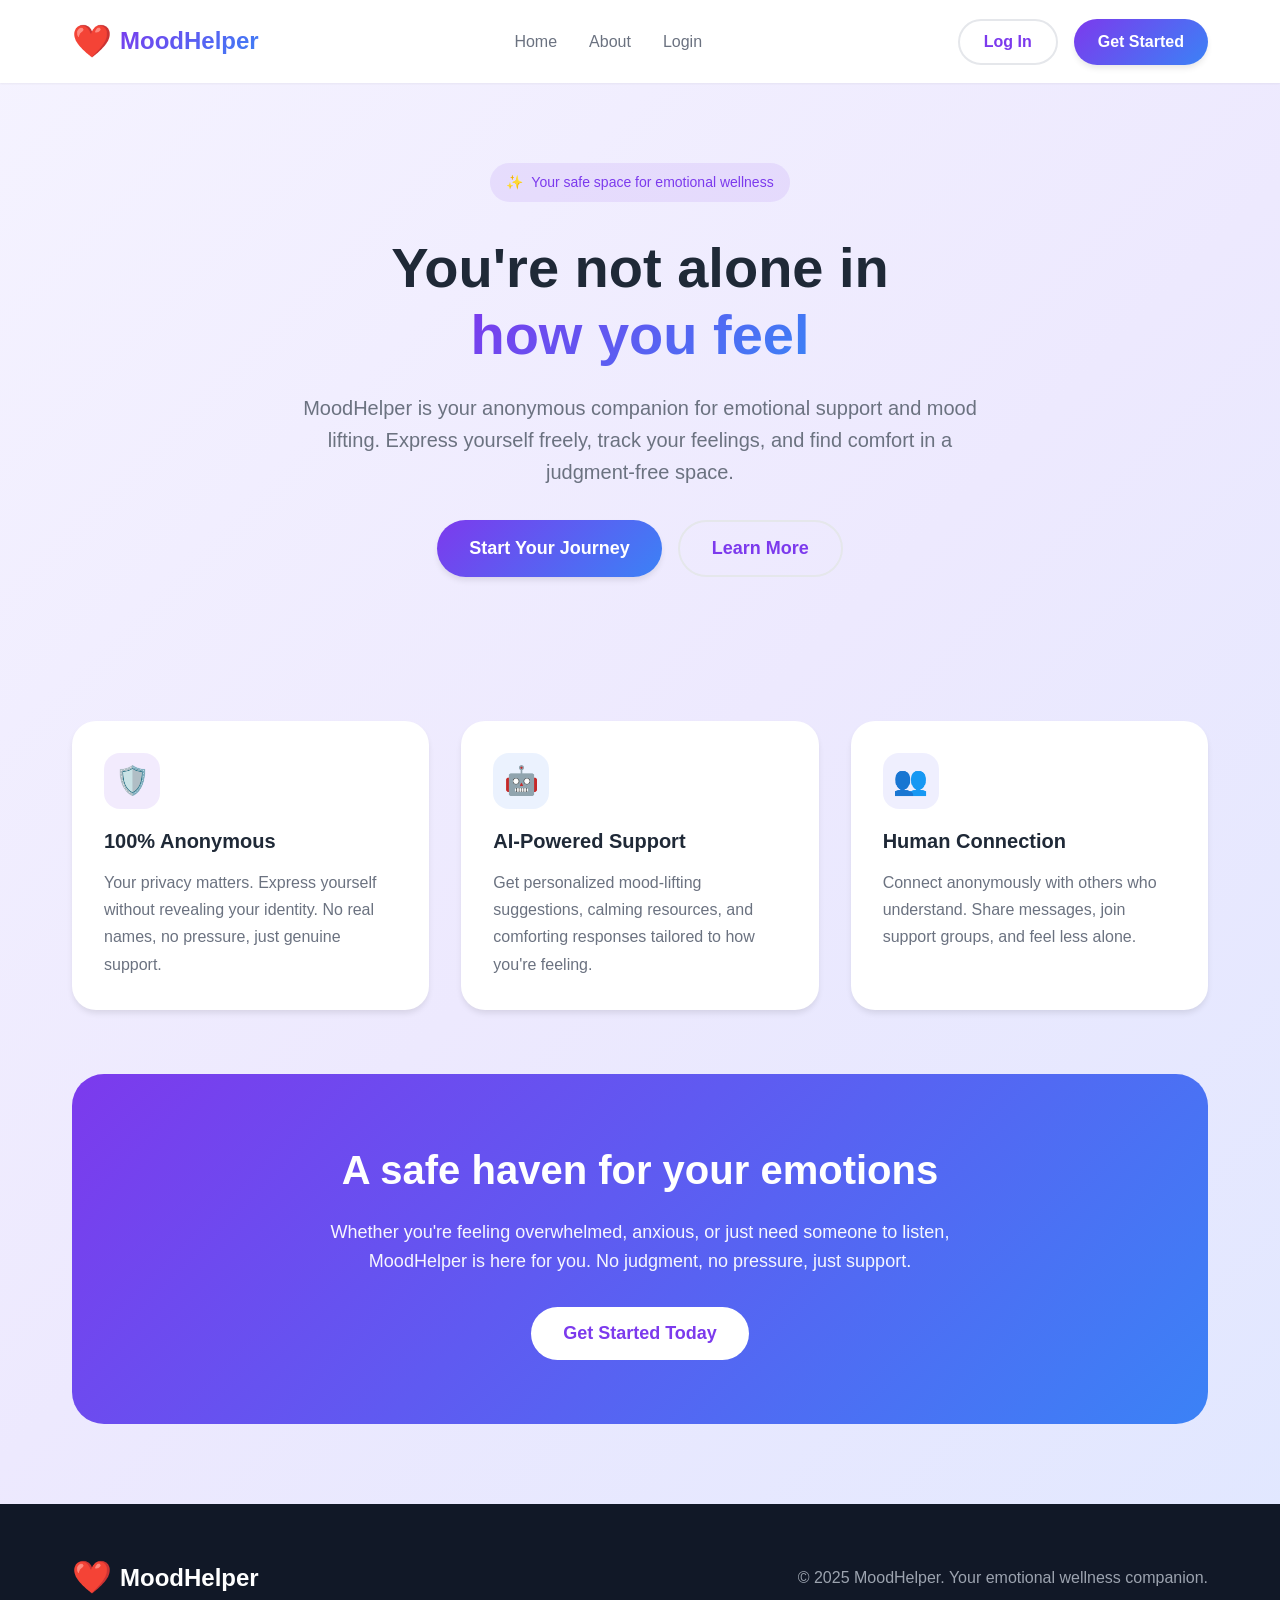
==== index.html @ 84569658 "first draft-frontend first draft" ====
<!DOCTYPE html>
<html lang="en">
<head>
    <meta charset="UTF-8">
    <meta name="viewport" content="width=device-width, initial-scale=1.0">
    <title>MoodHelper - Your Safe Space for Emotional Wellness</title>
    <link rel="stylesheet" href="css/styles.css">
</head>
<body>
   
    <nav class="navbar">
        <div class="container">
            <a href="index.html" class="logo">
                <span class="logo-icon">❤️</span>
                <span class="logo-text">MoodHelper</span>
            </a>
            <ul class="nav-links">
                <li><a href="index.html">Home</a></li>
                <li><a href="about.html">About</a></li>
                <li><a href="#login">Login</a></li>
            </ul>
            <div class="nav-buttons">
                <button class="btn btn-secondary">Log In</button>
                <button class="btn btn-primary">Get Started</button>
            </div>
        </div>
    </nav>

    
    <section class="hero">
        <div class="container">
            <div class="hero-badge">
                <span>✨</span>
                <span>Your safe space for emotional wellness</span>
            </div>
            
            <h1>
                You're not alone in<br>
                <span class="gradient-text">how you feel</span>
            </h1>
            
            <p>
                MoodHelper is your anonymous companion for emotional support and mood lifting. 
                Express yourself freely, track your feelings, and find comfort in a judgment-free space.
            </p>
            
            <div class="hero-buttons">
                <button class="btn btn-primary btn-large">Start Your Journey</button>
                <button class="btn btn-secondary btn-large">Learn More</button>
            </div>
        </div>
    </section>

    <section class="container">
        <div class="features">
            <div class="feature-card">
                <div class="feature-icon" style="background: rgba(124, 58, 237, 0.1); color: #7c3aed;">
                    🛡️
                </div>
                <h3>100% Anonymous</h3>
                <p>
                    Your privacy matters. Express yourself without revealing your identity. 
                    No real names, no pressure, just genuine support.
                </p>
            </div>

            <div class="feature-card">
                <div class="feature-icon" style="background: rgba(59, 130, 246, 0.1); color: #3b82f6;">
                    🤖
                </div>
                <h3>AI-Powered Support</h3>
                <p>
                    Get personalized mood-lifting suggestions, calming resources, and 
                    comforting responses tailored to how you're feeling.
                </p>
            </div>

            <div class="feature-card">
                <div class="feature-icon" style="background: rgba(99, 102, 241, 0.1); color: #6366f1;">
                    👥
                </div>
                <h3>Human Connection</h3>
                <p>
                    Connect anonymously with others who understand. Share messages, 
                    join support groups, and feel less alone.
                </p>
            </div>
        </div>
    </section>

    <section class="container">
        <div class="cta-section">
            <h2>A safe haven for your emotions</h2>
            <p>
                Whether you're feeling overwhelmed, anxious, or just need someone to listen, 
                MoodHelper is here for you. No judgment, no pressure, just support.
            </p>
            <button class="btn btn-large">Get Started Today</button>
        </div>
    </section>

    <footer class="footer">
        <div class="container">
            <div class="footer-content">
                <div class="logo">
                    <span class="logo-icon">❤️</span>
                    <span class="logo-text">MoodHelper</span>
                </div>
                <p>© 2025 MoodHelper. Your emotional wellness companion.</p>
            </div>
        </div>
    </footer>

    <script src="js/main.js"></script>
</body>
</html>
---- css/styles.css ----
/* Global Styles */
* {
    margin: 0;
    padding: 0;
    box-sizing: border-box;
}

:root {
    /* Light Theme Colors */
    --primary-purple: #7c3aed;
    --primary-blue: #3b82f6;
    --secondary-purple: #a78bfa;
    --secondary-blue: #60a5fa;
    --background-light: #f8f7ff;
    --background-gradient: linear-gradient(135deg, #f5f3ff 0%, #ede9fe 50%, #e0e7ff 100%);
    --text-primary: #1f2937;
    --text-secondary: #6b7280;
    --white: #ffffff;
    --border-light: #e5e7eb;
    --shadow-sm: 0 1px 2px 0 rgba(0, 0, 0, 0.05);
    --shadow-md: 0 4px 6px -1px rgba(0, 0, 0, 0.1);
    --shadow-lg: 0 10px 15px -3px rgba(0, 0, 0, 0.1);
    --shadow-xl: 0 20px 25px -5px rgba(0, 0, 0, 0.1);
    
    /* Calming Theme Colors (for distressed state) */
    --calm-bg: linear-gradient(135deg, #f0fdf4 0%, #dcfce7 50%, #dbeafe 100%);
    --calm-primary: #10b981;
    --calm-secondary: #6ee7b7;
    --calm-text: #064e3b;
}

body {
    font-family: 'Segoe UI', Tahoma, Geneva, Verdana, sans-serif;
    background: var(--background-gradient);
    color: var(--text-primary);
    line-height: 1.6;
    min-height: 100vh;
}

/* Calming Theme Override */
body.calm-theme {
    background: var(--calm-bg);
}

body.calm-theme .gradient-bg {
    background: linear-gradient(135deg, var(--calm-primary), var(--calm-secondary)) !important;
}

body.calm-theme .btn-primary {
    background: linear-gradient(135deg, var(--calm-primary), var(--calm-secondary)) !important;
}

/* Navigation */
.navbar {
    background: var(--white);
    box-shadow: var(--shadow-sm);
    position: sticky;
    top: 0;
    z-index: 1000;
    padding: 1rem 0;
}

.navbar .container {
    max-width: 1200px;
    margin: 0 auto;
    padding: 0 2rem;
    display: flex;
    justify-content: space-between;
    align-items: center;
}

.logo {
    display: flex;
    align-items: center;
    gap: 0.5rem;
    text-decoration: none;
}

.logo-icon {
    font-size: 2rem;
}

.logo-text {
    font-size: 1.5rem;
    font-weight: 600;
    background: linear-gradient(135deg, var(--primary-purple), var(--primary-blue));
    -webkit-background-clip: text;
    -webkit-text-fill-color: transparent;
    background-clip: text;
}

.nav-links {
    display: flex;
    gap: 2rem;
    list-style: none;
    align-items: center;
}

.nav-links a {
    text-decoration: none;
    color: var(--text-secondary);
    font-weight: 500;
    transition: color 0.3s ease;
}

.nav-links a:hover {
    color: var(--primary-purple);
}

.nav-buttons {
    display: flex;
    gap: 1rem;
}

/* Buttons */
.btn {
    padding: 0.75rem 1.5rem;
    border: none;
    border-radius: 2rem;
    font-weight: 600;
    cursor: pointer;
    transition: all 0.3s ease;
    text-decoration: none;
    display: inline-block;
    font-size: 1rem;
}

.btn-primary {
    background: linear-gradient(135deg, var(--primary-purple), var(--primary-blue));
    color: var(--white);
    box-shadow: var(--shadow-md);
}

.btn-primary:hover {
    transform: translateY(-2px);
    box-shadow: var(--shadow-lg);
}

.btn-secondary {
    background: transparent;
    color: var(--primary-purple);
    border: 2px solid var(--border-light);
}

.btn-secondary:hover {
    border-color: var(--primary-purple);
}

.btn-large {
    padding: 1rem 2rem;
    font-size: 1.125rem;
}

/* Container */
.container {
    max-width: 1200px;
    margin: 0 auto;
    padding: 0 2rem;
}

/* Hero Section */
.hero {
    text-align: center;
    padding: 5rem 0;
}

.hero-badge {
    display: inline-flex;
    align-items: center;
    gap: 0.5rem;
    background: rgba(124, 58, 237, 0.1);
    color: var(--primary-purple);
    padding: 0.5rem 1rem;
    border-radius: 2rem;
    font-size: 0.875rem;
    font-weight: 500;
    margin-bottom: 2rem;
}

.hero h1 {
    font-size: 3.5rem;
    font-weight: 700;
    margin-bottom: 1.5rem;
    line-height: 1.2;
}

.hero .gradient-text {
    background: linear-gradient(135deg, var(--primary-purple), var(--primary-blue));
    -webkit-background-clip: text;
    -webkit-text-fill-color: transparent;
    background-clip: text;
}

.hero p {
    font-size: 1.25rem;
    color: var(--text-secondary);
    max-width: 700px;
    margin: 0 auto 2rem;
}

.hero-buttons {
    display: flex;
    gap: 1rem;
    justify-content: center;
    flex-wrap: wrap;
}

/* Feature Cards */
.features {
    display: grid;
    grid-template-columns: repeat(auto-fit, minmax(300px, 1fr));
    gap: 2rem;
    margin: 4rem 0;
}

.feature-card {
    background: var(--white);
    padding: 2rem;
    border-radius: 1.5rem;
    box-shadow: var(--shadow-md);
    transition: all 0.3s ease;
}

.feature-card:hover {
    transform: translateY(-5px);
    box-shadow: var(--shadow-xl);
}

.feature-icon {
    width: 3.5rem;
    height: 3.5rem;
    border-radius: 1rem;
    display: flex;
    align-items: center;
    justify-content: center;
    font-size: 1.75rem;
    margin-bottom: 1rem;
}

.feature-card h3 {
    font-size: 1.25rem;
    margin-bottom: 0.75rem;
}

.feature-card p {
    color: var(--text-secondary);
    line-height: 1.7;
}

/* CTA Section */
.cta-section {
    background: linear-gradient(135deg, var(--primary-purple), var(--primary-blue));
    border-radius: 2rem;
    padding: 4rem 3rem;
    text-align: center;
    color: var(--white);
    margin: 4rem 0;
}

.cta-section h2 {
    font-size: 2.5rem;
    margin-bottom: 1rem;
}

.cta-section p {
    font-size: 1.125rem;
    opacity: 0.95;
    max-width: 700px;
    margin: 0 auto 2rem;
}

.cta-section .btn {
    background: var(--white);
    color: var(--primary-purple);
}

.cta-section .btn:hover {
    transform: translateY(-3px);
    box-shadow: 0 10px 20px rgba(0, 0, 0, 0.2);
}

/* Footer */
.footer {
    background: #111827;
    color: #9ca3af;
    padding: 3rem 0;
    margin-top: 5rem;
}

.footer-content {
    display: flex;
    justify-content: space-between;
    align-items: center;
    flex-wrap: wrap;
    gap: 1rem;
}

.footer .logo-text {
    color: var(--white);
    background: none;
    -webkit-text-fill-color: white;
}

/* Form Elements */
.form-group {
    margin-bottom: 1.5rem;
}

.form-group label {
    display: block;
    margin-bottom: 0.5rem;
    font-weight: 500;
    color: var(--text-primary);
}

.form-control {
    width: 100%;
    padding: 0.875rem 1rem;
    border: 2px solid var(--border-light);
    border-radius: 0.75rem;
    font-size: 1rem;
    transition: all 0.3s ease;
    font-family: inherit;
}

.form-control:focus {
    outline: none;
    border-color: var(--primary-purple);
    box-shadow: 0 0 0 3px rgba(124, 58, 237, 0.1);
}

textarea.form-control {
    resize: vertical;
    min-height: 120px;
}

/* Cards */
.card {
    background: var(--white);
    border-radius: 1.5rem;
    padding: 2rem;
    box-shadow: var(--shadow-lg);
}

.card-header {
    display: flex;
    align-items: center;
    gap: 1rem;
    margin-bottom: 1.5rem;
}

.card-icon {
    width: 3rem;
    height: 3rem;
    border-radius: 1rem;
    display: flex;
    align-items: center;
    justify-content: center;
    font-size: 1.5rem;
}

.card h2 {
    font-size: 1.75rem;
}

/* Emotion Buttons */
.emotion-grid {
    display: grid;
    grid-template-columns: repeat(auto-fit, minmax(140px, 1fr));
    gap: 1rem;
    margin: 2rem 0;
}

.emotion-btn {
    display: flex;
    flex-direction: column;
    align-items: center;
    gap: 0.75rem;
    padding: 1.5rem 1rem;
    border: 2px solid var(--border-light);
    border-radius: 1rem;
    background: var(--white);
    cursor: pointer;
    transition: all 0.3s ease;
    font-size: 1rem;
    font-weight: 500;
}

.emotion-btn:hover {
    transform: translateY(-3px);
    box-shadow: var(--shadow-md);
}

.emotion-btn.selected {
    border-color: var(--primary-purple);
    background: rgba(124, 58, 237, 0.05);
}

.emotion-emoji {
    font-size: 2.5rem;
}

/* Chat Container */
.chat-container {
    background: var(--white);
    border-radius: 1.5rem;
    padding: 2rem;
    box-shadow: var(--shadow-lg);
    max-width: 800px;
    margin: 0 auto;
}

.chat-messages {
    height: 400px;
    overflow-y: auto;
    padding: 1rem;
    margin-bottom: 1.5rem;
    background: #f9fafb;
    border-radius: 1rem;
}

.message {
    margin-bottom: 1rem;
    padding: 1rem 1.25rem;
    border-radius: 1rem;
    max-width: 80%;
}

.message.ai {
    background: linear-gradient(135deg, rgba(124, 58, 237, 0.1), rgba(59, 130, 246, 0.1));
    margin-right: auto;
}

.message.user {
    background: var(--primary-purple);
    color: var(--white);
    margin-left: auto;
}

.message-header {
    font-weight: 600;
    margin-bottom: 0.5rem;
    font-size: 0.875rem;
}

/* Diary Entries */
.diary-entries {
    display: flex;
    flex-direction: column;
    gap: 1.5rem;
}

.diary-entry {
    background: var(--white);
    padding: 1.5rem;
    border-radius: 1rem;
    border-left: 4px solid var(--primary-purple);
    box-shadow: var(--shadow-sm);
    transition: all 0.3s ease;
}

.diary-entry:hover {
    box-shadow: var(--shadow-md);
}

.diary-date {
    color: var(--text-secondary);
    font-size: 0.875rem;
    margin-bottom: 0.5rem;
}

.diary-content {
    color: var(--text-primary);
    line-height: 1.7;
}

.diary-actions {
    display: flex;
    gap: 0.75rem;
    margin-top: 1rem;
}

.btn-small {
    padding: 0.5rem 1rem;
    font-size: 0.875rem;
}

/* Recommendations */
.recommendations {
    display: grid;
    grid-template-columns: repeat(auto-fit, minmax(250px, 1fr));
    gap: 1.5rem;
    margin-top: 2rem;
}

.recommendation-card {
    background: var(--white);
    padding: 1.5rem;
    border-radius: 1rem;
    box-shadow: var(--shadow-md);
    text-align: center;
    transition: all 0.3s ease;
}

.recommendation-card:hover {
    transform: translateY(-3px);
    box-shadow: var(--shadow-lg);
}

.recommendation-icon {
    font-size: 2.5rem;
    margin-bottom: 1rem;
}

.recommendation-card h3 {
    font-size: 1.125rem;
    margin-bottom: 0.75rem;
}

.recommendation-card p {
    color: var(--text-secondary);
    font-size: 0.875rem;
    margin-bottom: 1rem;
}

/* Utility Classes */
.text-center {
    text-align: center;
}

.mb-1 { margin-bottom: 0.5rem; }
.mb-2 { margin-bottom: 1rem; }
.mb-3 { margin-bottom: 1.5rem; }
.mb-4 { margin-bottom: 2rem; }
.mt-4 { margin-top: 2rem; }

/* Responsive Design */
@media (max-width: 768px) {
    .hero h1 {
        font-size: 2.5rem;
    }
    
    .hero p {
        font-size: 1.125rem;
    }
    
    .features {
        grid-template-columns: 1fr;
    }
    
    .nav-links {
        display: none;
    }
    
    .emotion-grid {
        grid-template-columns: repeat(2, 1fr);
    }
    
    .recommendations {
        grid-template-columns: 1fr;
    }
}

/* Animations */
@keyframes fadeIn {
    from {
        opacity: 0;
        transform: translateY(20px);
    }
    to {
        opacity: 1;
        transform: translateY(0);
    }
}

.fade-in {
    animation: fadeIn 0.6s ease-out;
}

/* Loading State */
.loading {
    display: inline-block;
    width: 20px;
    height: 20px;
    border: 3px solid rgba(255, 255, 255, 0.3);
    border-radius: 50%;
    border-top-color: var(--white);
    animation: spin 0.8s linear infinite;
}

@keyframes spin {
    to { transform: rotate(360deg); }
}
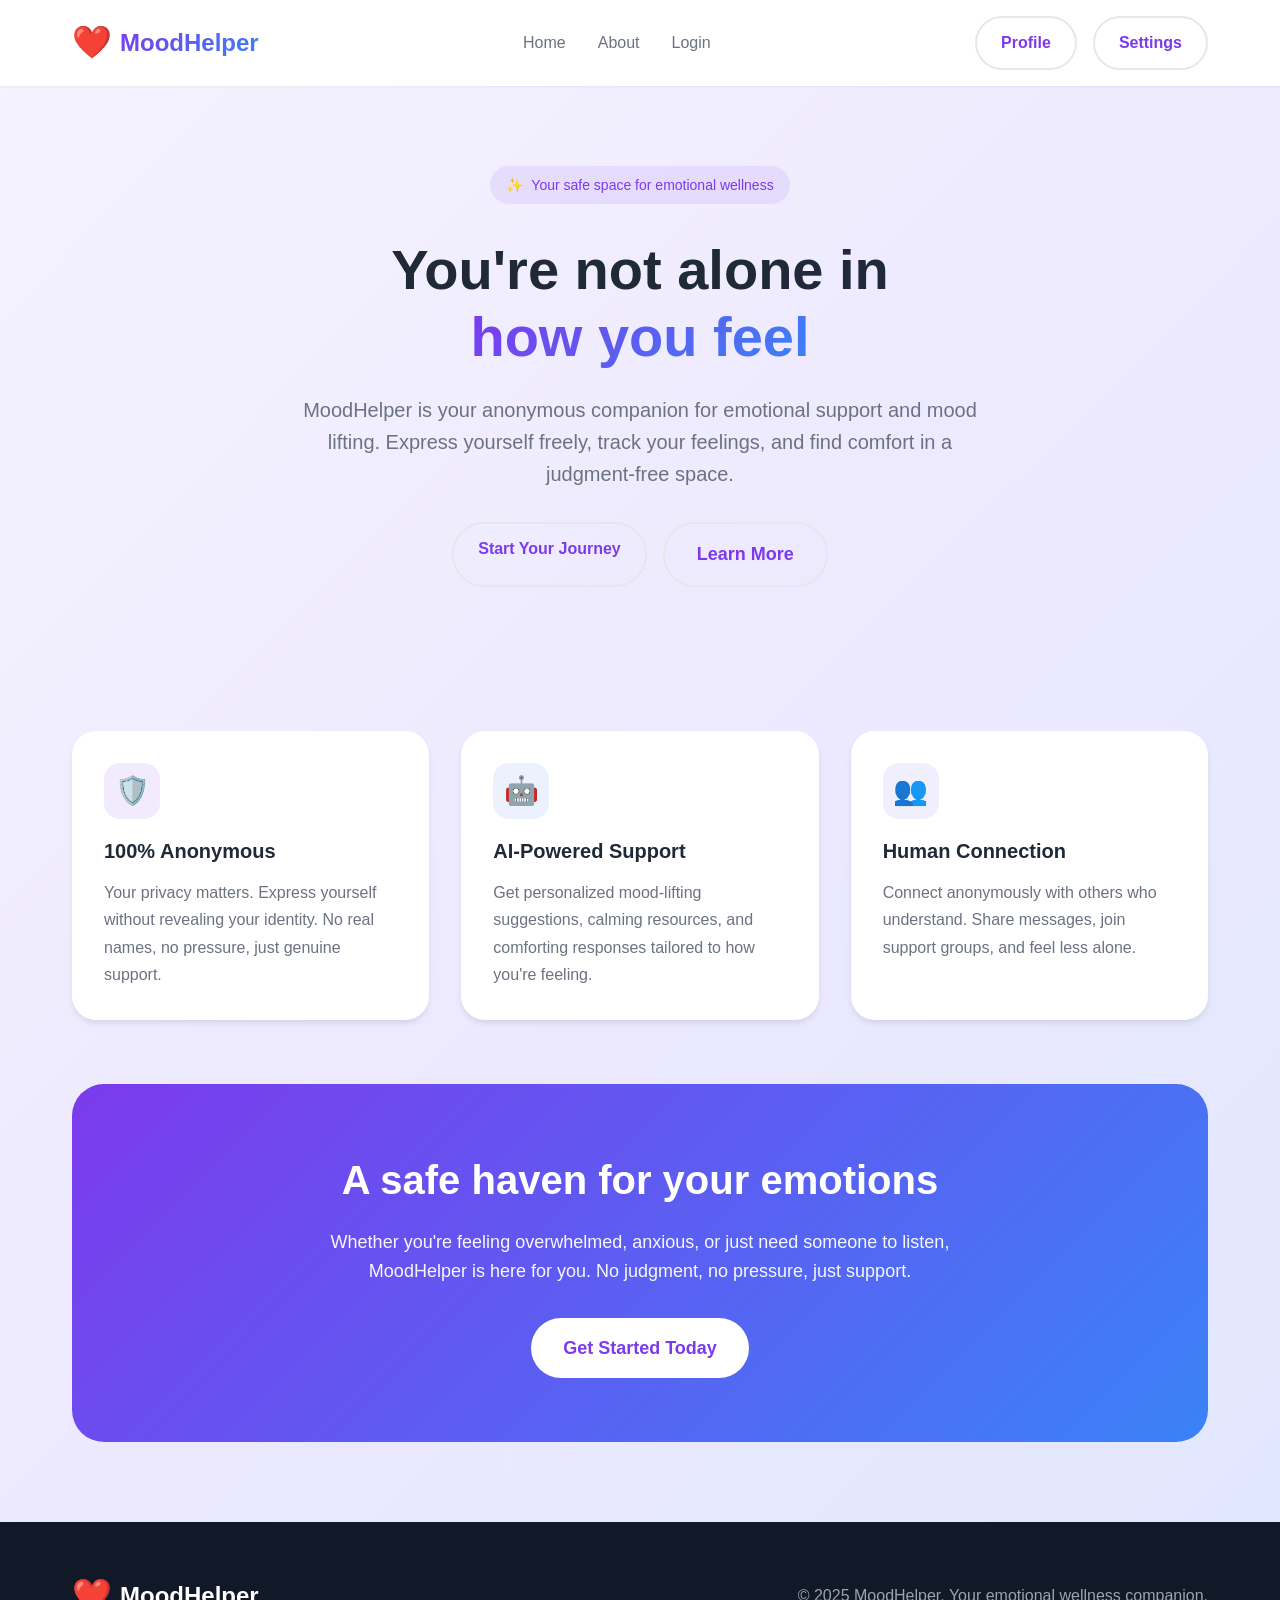
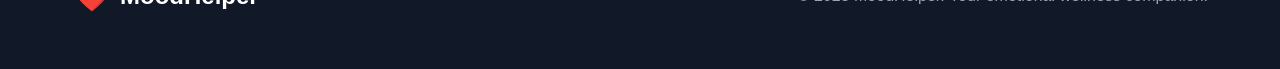
==== commit 149031ce: "changes in daily prompts and links changes" ====
--- a/index.html
+++ b/index.html
@@ -17,11 +17,11 @@
             <ul class="nav-links">
                 <li><a href="index.html">Home</a></li>
                 <li><a href="about.html">About</a></li>
-                <li><a href="#login">Login</a></li>
+                <li><a href="login.html">Login</a></li>
             </ul>
             <div class="nav-buttons">
-                <button class="btn btn-secondary">Log In</button>
-                <button class="btn btn-primary">Get Started</button>
+                <a href="account.html" class="btn btn-secondary">Profile</a>
+                <a href="settings.html" class="btn btn-secondary">Settings</a>
             </div>
         </div>
     </nav>
@@ -45,8 +45,9 @@
             </p>
             
             <div class="hero-buttons">
-                <button class="btn btn-primary btn-large">Start Your Journey</button>
-                <button class="btn btn-secondary btn-large">Learn More</button>
+                <a href="login.html" class="btn btn-secondary">Start Your Journey</a>
+                <a href="about.html" class="btn btn-secondary btn-large">Learn More</a>
+
             </div>
         </div>
     </section>
@@ -95,7 +96,9 @@
                 Whether you're feeling overwhelmed, anxious, or just need someone to listen, 
                 MoodHelper is here for you. No judgment, no pressure, just support.
             </p>
-            <button class="btn btn-large">Get Started Today</button>
+           
+            <a href="login.html" class="btn btn-large">Get Started Today</a>
+            
         </div>
     </section>
 
--- a/css/styles.css
+++ b/css/styles.css
@@ -534,6 +534,14 @@
 .mb-4 { margin-bottom: 2rem; }
 .mt-4 { margin-top: 2rem; }
 
+.auth-wrapper {
+    display: flex;
+    justify-content: center;
+    align-items: center;
+    min-height: 100vh;
+    padding: 2rem;
+}
+
 /* Responsive Design */
 @media (max-width: 768px) {
     .hero h1 {
@@ -591,3 +599,50 @@
 @keyframes spin {
     to { transform: rotate(360deg); }
 }
+
+.main-content {
+    display: flex;
+    justify-content: center;  
+    align-items: center;       
+    min-height: calc(100vh - 70px);  
+    padding: 40px 20px;
+}
+
+.profile-container {
+    max-width: 500px;       
+    width: 100%;
+    padding: 40px;
+    border-radius: 15px;
+    background-color: white;
+    box-shadow: 0 10px 30px rgba(0,0,0,0.15);
+}
+
+.profile-form .btn {
+    width: 100%;
+}
+
+.profile-form .btn + .btn {
+    margin-top: 10px;
+}
+
+/* Make profile page inputs look like login/signup */
+.profile-form input {
+    width: 100%;
+    padding: 14px 16px;
+    border-radius: 6px;
+    border: 1px solid #ccc;
+    font-size: 14px;
+    font-family: 'Poppins', sans-serif;
+    transition: all 0.3s ease;
+}
+
+.profile-form input:focus {
+    border-color: var(--primary-purple); /* same as sign up/login focus */
+    outline: none;
+    box-shadow: 0 0 0 3px rgba(129, 199, 132, 0.2);
+}
+
+.profile-form input[readonly] {
+    background-color: #f5f5f5;
+    cursor: not-allowed;
+}
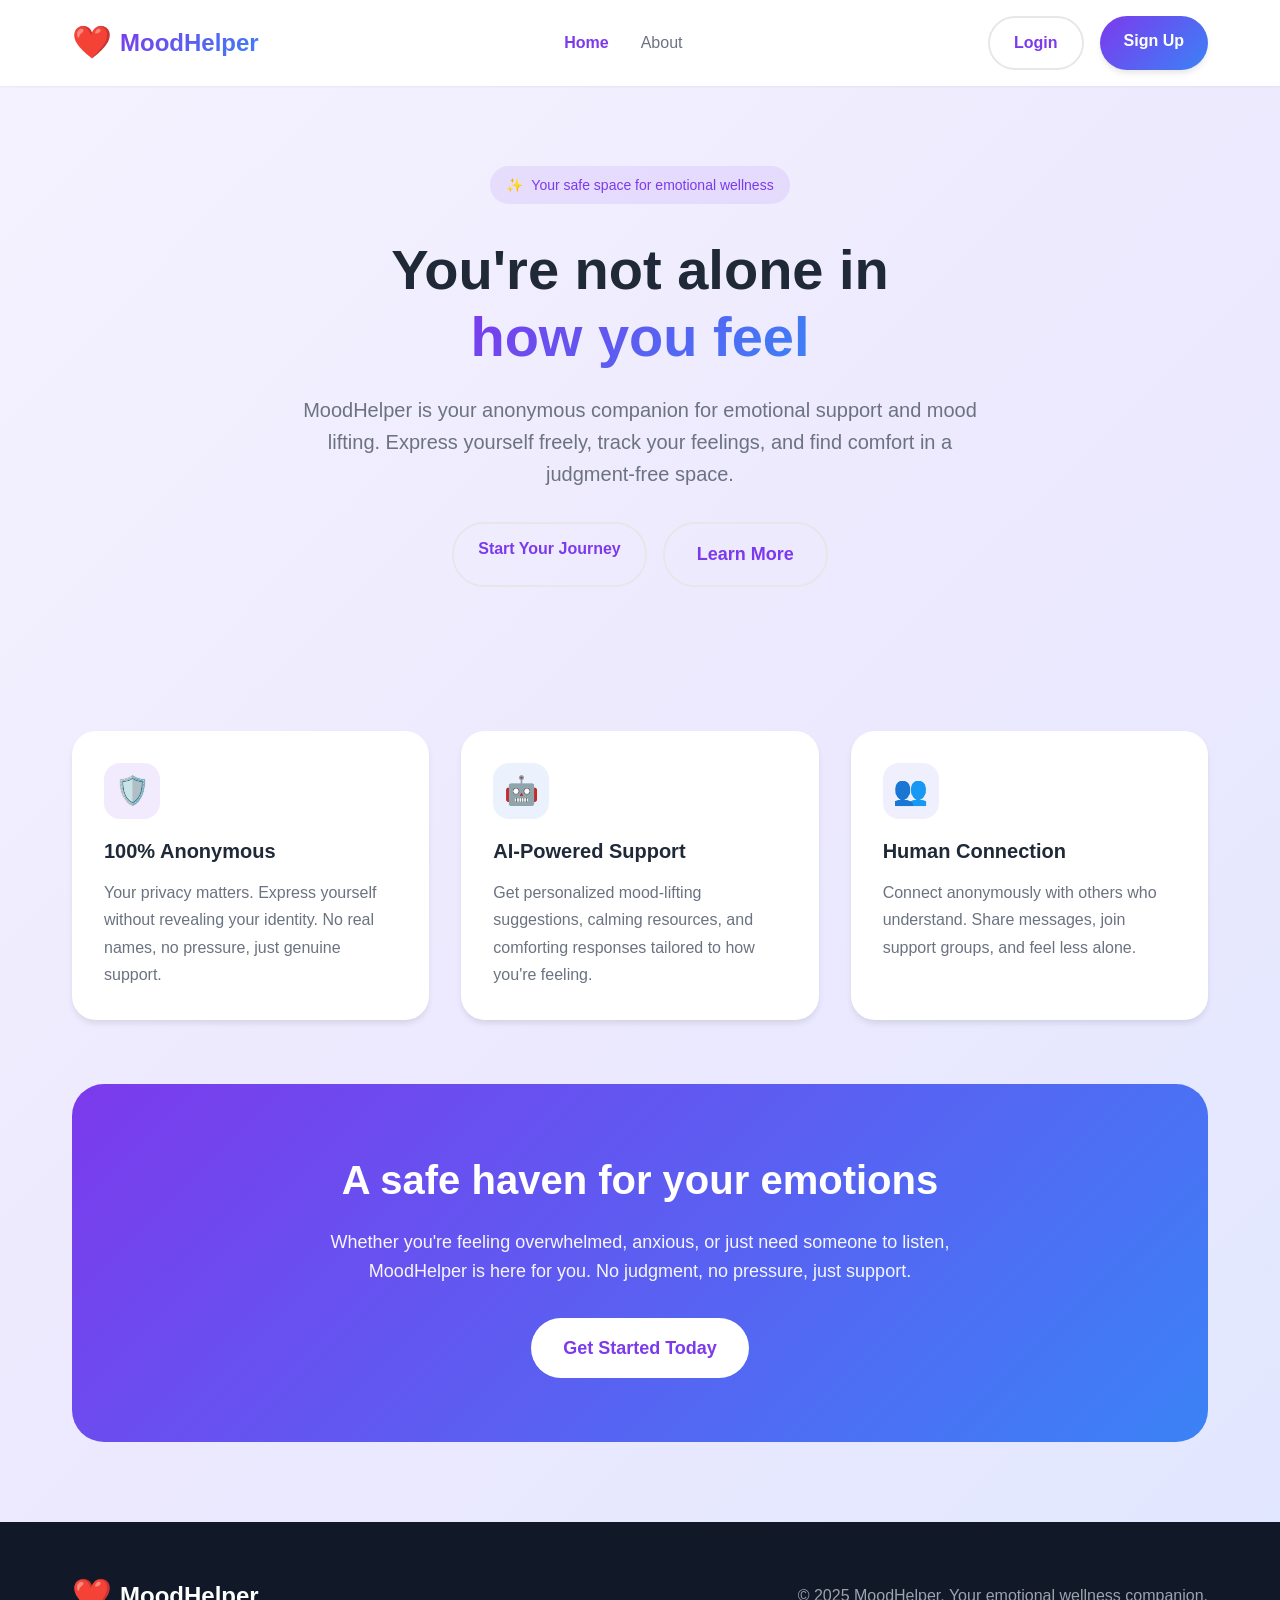
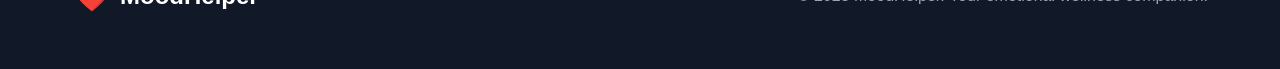
==== commit 9c8c95cb: "DONE" ====
--- a/index.html
+++ b/index.html
@@ -9,22 +9,21 @@
 <body>
    
     <nav class="navbar">
-        <div class="container">
-            <a href="index.html" class="logo">
-                <span class="logo-icon">❤️</span>
-                <span class="logo-text">MoodHelper</span>
-            </a>
-            <ul class="nav-links">
-                <li><a href="index.html">Home</a></li>
-                <li><a href="about.html">About</a></li>
-                <li><a href="login.html">Login</a></li>
-            </ul>
-            <div class="nav-buttons">
-                <a href="account.html" class="btn btn-secondary">Profile</a>
-                <a href="settings.html" class="btn btn-secondary">Settings</a>
-            </div>
+    <div class="container">
+        <a href="index.html" class="logo">
+            <span class="logo-icon">❤️</span>
+            <span class="logo-text">MoodHelper</span>
+        </a>
+        <ul class="nav-links">
+            <li><a href="index.html" class="active">Home</a></li>
+            <li><a href="about.html" class="">About</a></li>
+        </ul>
+        <div class="nav-buttons">
+            <a href="login.html" class="btn btn-secondary">Login</a>
+            <a href="signup.html" class="btn btn-primary">Sign Up</a>
         </div>
-    </nav>
+    </div>
+</nav>
 
     
     <section class="hero">
--- a/css/styles.css
+++ b/css/styles.css
@@ -107,6 +107,11 @@
     color: var(--primary-purple);
 }
 
+.nav-links a.active {
+    color: var(--primary-purple);
+    font-weight: 600;
+}
+
 .nav-buttons {
     display: flex;
     gap: 1rem;
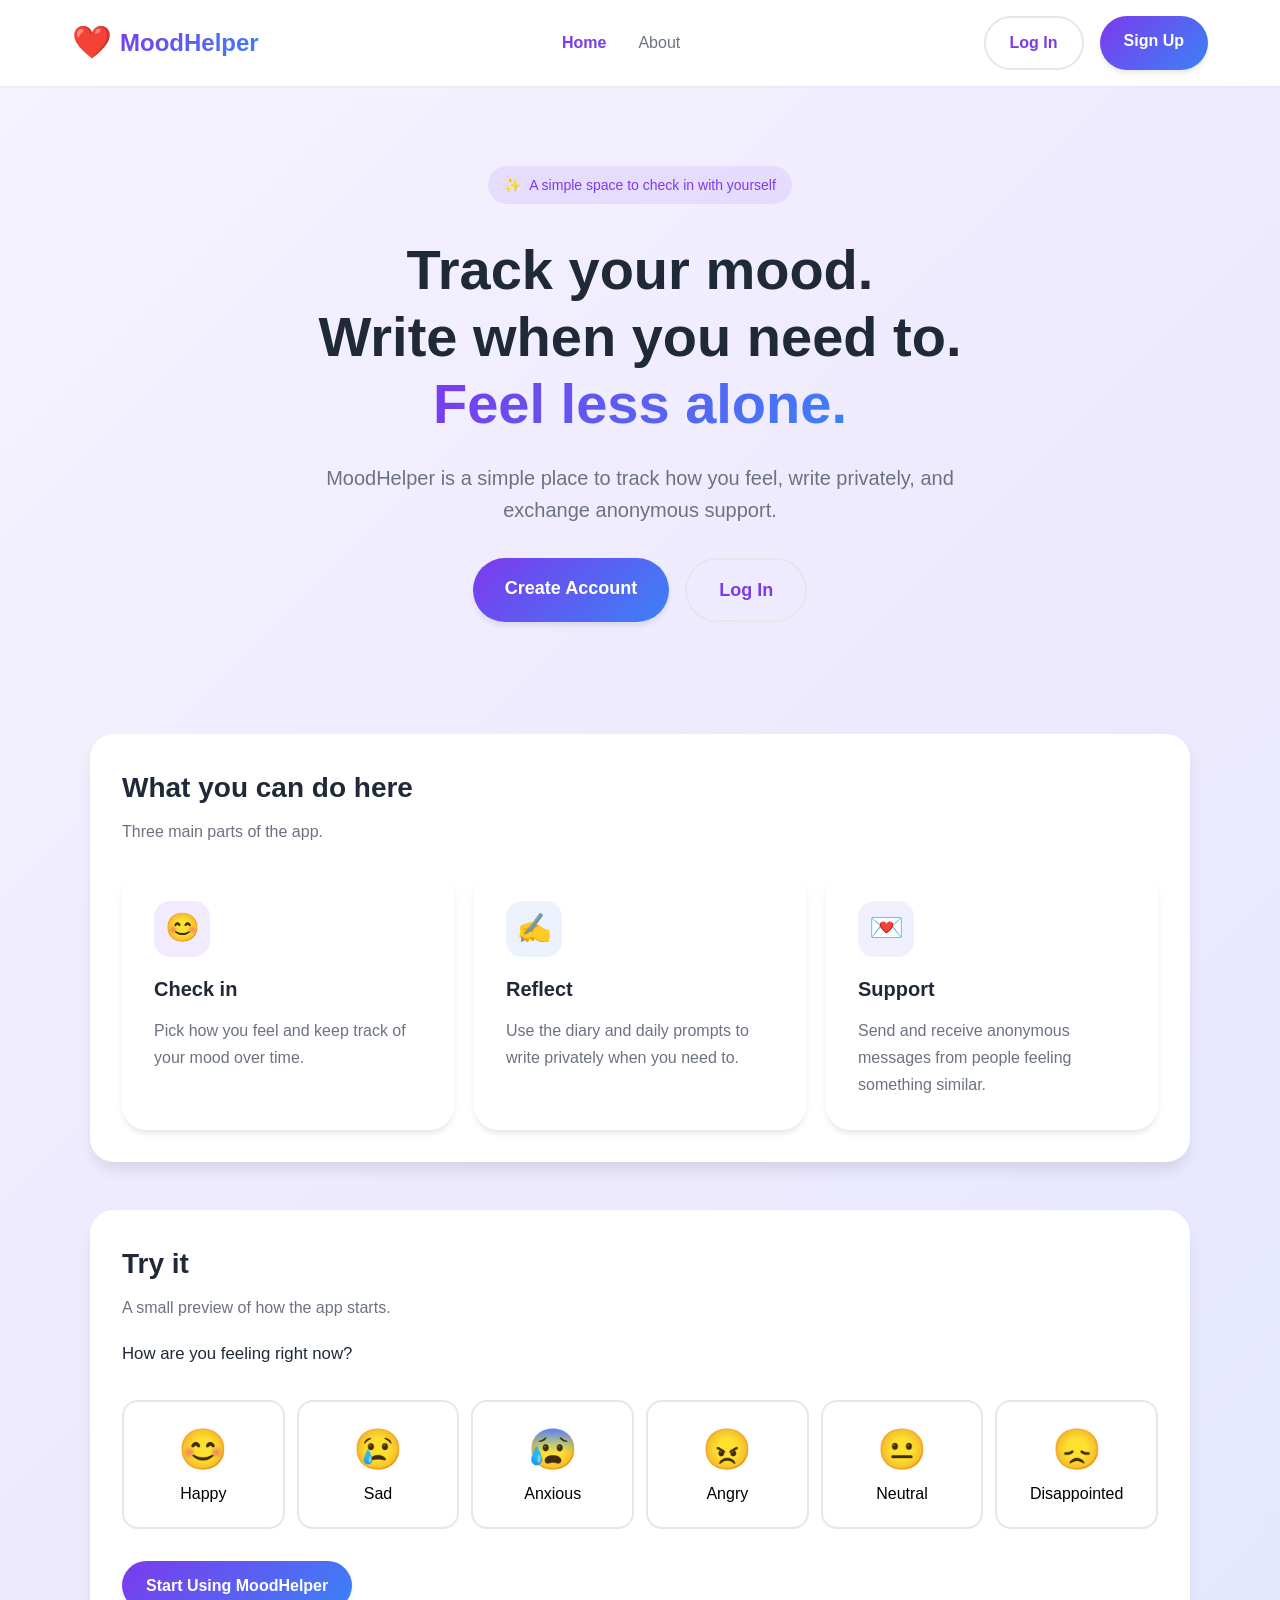
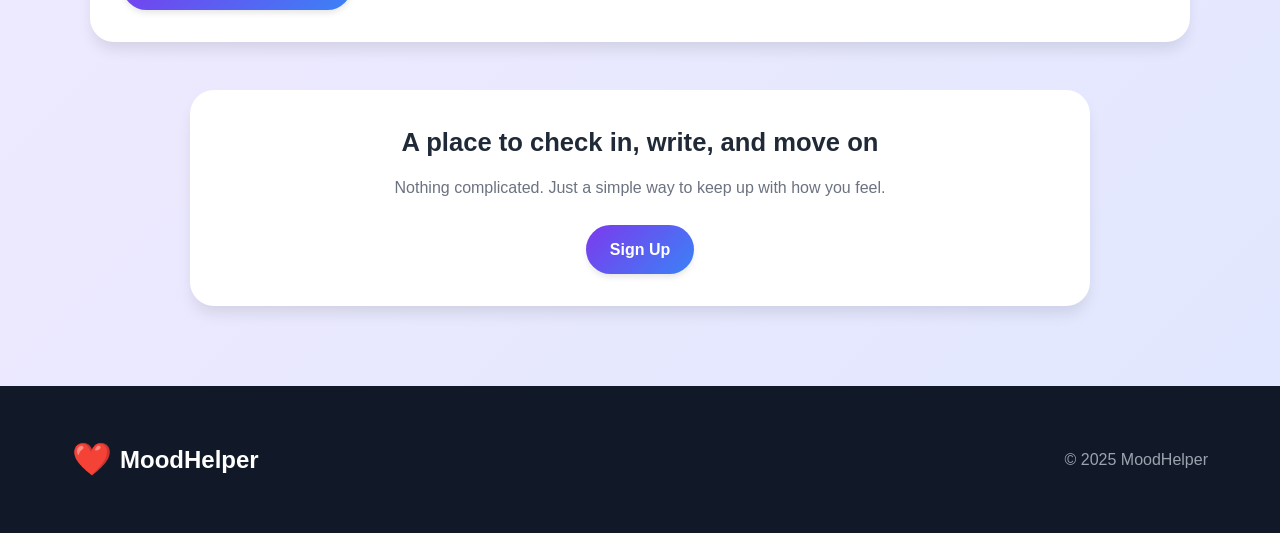
==== commit 3620a472: "updated sql finished daily-prompt, dashboard(added anonymous messafe functionality), and redid the f" ====
--- a/index.html
+++ b/index.html
@@ -3,101 +3,159 @@
 <head>
     <meta charset="UTF-8">
     <meta name="viewport" content="width=device-width, initial-scale=1.0">
-    <title>MoodHelper - Your Safe Space for Emotional Wellness</title>
+    <title>MoodHelper</title>
     <link rel="stylesheet" href="css/styles.css">
 </head>
 <body>
-   
+
     <nav class="navbar">
-    <div class="container">
-        <a href="index.html" class="logo">
-            <span class="logo-icon">❤️</span>
-            <span class="logo-text">MoodHelper</span>
-        </a>
-        <ul class="nav-links">
-            <li><a href="index.html" class="active">Home</a></li>
-            <li><a href="about.html" class="">About</a></li>
-        </ul>
-        <div class="nav-buttons">
-            <a href="login.html" class="btn btn-secondary">Login</a>
-            <a href="signup.html" class="btn btn-primary">Sign Up</a>
+        <div class="container">
+            <a href="index.html" class="logo">
+                <span class="logo-icon">❤️</span>
+                <span class="logo-text">MoodHelper</span>
+            </a>
+
+            <ul class="nav-links">
+                <li><a href="index.html" class="active">Home</a></li>
+                <li><a href="about.html">About</a></li>
+            </ul>
+
+            <div class="nav-buttons">
+                <a href="login.php" class="btn btn-secondary">Log In</a>
+                <a href="signup.php" class="btn btn-primary">Sign Up</a>
+            </div>
         </div>
-    </div>
-</nav>
+    </nav>
 
-    
     <section class="hero">
-        <div class="container">
+        <div class="container" style="max-width: 900px;">
             <div class="hero-badge">
                 <span>✨</span>
-                <span>Your safe space for emotional wellness</span>
+                <span>A simple space to check in with yourself</span>
             </div>
-            
+
             <h1>
-                You're not alone in<br>
-                <span class="gradient-text">how you feel</span>
+                Track your mood.<br>
+                Write when you need to.<br>
+                <span class="gradient-text">Feel less alone.</span>
             </h1>
-            
-            <p>
-                MoodHelper is your anonymous companion for emotional support and mood lifting. 
-                Express yourself freely, track your feelings, and find comfort in a judgment-free space.
+
+            <p style="max-width: 700px; margin: 0 auto 2rem;">
+                MoodHelper is a simple place to track how you feel, write privately, and exchange anonymous support.
             </p>
-            
+
             <div class="hero-buttons">
-                <a href="login.html" class="btn btn-secondary">Start Your Journey</a>
-                <a href="about.html" class="btn btn-secondary btn-large">Learn More</a>
-
+                <a href="signup.php" class="btn btn-primary btn-large">Create Account</a>
+                <a href="login.php" class="btn btn-secondary btn-large">Log In</a>
             </div>
         </div>
     </section>
 
-    <section class="container">
-        <div class="features">
-            <div class="feature-card">
-                <div class="feature-icon" style="background: rgba(124, 58, 237, 0.1); color: #7c3aed;">
-                    🛡️
-                </div>
-                <h3>100% Anonymous</h3>
-                <p>
-                    Your privacy matters. Express yourself without revealing your identity. 
-                    No real names, no pressure, just genuine support.
+    <section class="container" style="margin-top: 2rem;">
+        <div class="card" style="max-width: 1100px; margin: 0 auto 3rem auto;">
+            <div style="margin-bottom: 1.5rem;">
+                <h2 style="font-size: 1.75rem; margin-bottom: 0.5rem;">What you can do here</h2>
+                <p style="color: var(--text-secondary); margin: 0;">
+                    Three main parts of the app.
                 </p>
             </div>
 
-            <div class="feature-card">
-                <div class="feature-icon" style="background: rgba(59, 130, 246, 0.1); color: #3b82f6;">
-                    🤖
+            <div style="display: grid; grid-template-columns: repeat(3, 1fr); gap: 1.25rem;">
+                <div class="feature-card" style="text-align: left; margin: 0;">
+                    <div class="feature-icon" style="background: rgba(124, 58, 237, 0.1); color: #7c3aed;">
+                        😊
+                    </div>
+                    <h3>Check in</h3>
+                    <p>
+                        Pick how you feel and keep track of your mood over time.
+                    </p>
                 </div>
-                <h3>AI-Powered Support</h3>
-                <p>
-                    Get personalized mood-lifting suggestions, calming resources, and 
-                    comforting responses tailored to how you're feeling.
-                </p>
-            </div>
 
-            <div class="feature-card">
-                <div class="feature-icon" style="background: rgba(99, 102, 241, 0.1); color: #6366f1;">
-                    👥
+                <div class="feature-card" style="text-align: left; margin: 0;">
+                    <div class="feature-icon" style="background: rgba(59, 130, 246, 0.1); color: #3b82f6;">
+                        ✍️
+                    </div>
+                    <h3>Reflect</h3>
+                    <p>
+                        Use the diary and daily prompts to write privately when you need to.
+                    </p>
                 </div>
-                <h3>Human Connection</h3>
-                <p>
-                    Connect anonymously with others who understand. Share messages, 
-                    join support groups, and feel less alone.
-                </p>
+
+                <div class="feature-card" style="text-align: left; margin: 0;">
+                    <div class="feature-icon" style="background: rgba(99, 102, 241, 0.1); color: #6366f1;">
+                        💌
+                    </div>
+                    <h3>Support</h3>
+                    <p>
+                        Send and receive anonymous messages from people feeling something similar.
+                    </p>
+                </div>
             </div>
         </div>
     </section>
 
-    <section class="container">
-        <div class="cta-section">
-            <h2>A safe haven for your emotions</h2>
-            <p>
-                Whether you're feeling overwhelmed, anxious, or just need someone to listen, 
-                MoodHelper is here for you. No judgment, no pressure, just support.
+    <section class="container" style="margin-bottom: 3rem;">
+        <div class="card" style="max-width: 1100px; margin: 0 auto;">
+            <div style="margin-bottom: 1.25rem;">
+                <h2 style="font-size: 1.75rem; margin-bottom: 0.5rem;">Try it</h2>
+                <p style="color: var(--text-secondary); margin: 0;">
+                    A small preview of how the app starts.
+                </p>
+            </div>
+
+            <div style="margin-bottom: 1rem;">
+                <label style="font-size: 1.05rem; display: block; margin-bottom: 1rem;">
+                    How are you feeling right now?
+                </label>
+
+                <div class="emotion-grid" id="previewMoodButtons" style="display: grid; grid-template-columns: repeat(6, 1fr); gap: 0.75rem;">
+                    <button class="emotion-btn" type="button" data-message="Good. Hold onto that.">
+                        <span class="emotion-emoji">😊</span>
+                        <span>Happy</span>
+                    </button>
+                    <button class="emotion-btn" type="button" data-message="It helps to name it. That already counts.">
+                        <span class="emotion-emoji">😢</span>
+                        <span>Sad</span>
+                    </button>
+                    <button class="emotion-btn" type="button" data-message="Try to focus on one thing, not everything at once.">
+                        <span class="emotion-emoji">😰</span>
+                        <span>Anxious</span>
+                    </button>
+                    <button class="emotion-btn" type="button" data-message="Take a pause before reacting.">
+                        <span class="emotion-emoji">😠</span>
+                        <span>Angry</span>
+                    </button>
+                    <button class="emotion-btn" type="button" data-message="A quiet day still says something.">
+                        <span class="emotion-emoji">😐</span>
+                        <span>Neutral</span>
+                    </button>
+                    <button class="emotion-btn" type="button" data-message="You do not have to fix everything today.">
+                        <span class="emotion-emoji">😞</span>
+                        <span>Disappointed</span>
+                    </button>
+                </div>
+            </div>
+
+            <div id="previewResponse" style="display: none; margin-top: 1.5rem; padding: 1.25rem; background: rgba(124, 58, 237, 0.05); border-radius: 12px;">
+                <p id="previewResponseText" style="margin: 0 0 1rem 0; font-weight: 500;"></p>
+                <p style="margin: 0; color: var(--text-secondary);">
+                    Inside MoodHelper, you can save your mood, write about it, and receive anonymous support.
+                </p>
+            </div>
+
+            <div style="margin-top: 2rem;">
+                <a href="signup.php" class="btn btn-primary">Start Using MoodHelper</a>
+            </div>
+        </div>
+    </section>
+
+    <section class="container" style="margin-bottom: 3rem;">
+        <div class="card" style="max-width: 900px; margin: 0 auto; text-align: center;">
+            <h2 style="font-size: 1.6rem; margin-bottom: 0.75rem;">A place to check in, write, and move on</h2>
+            <p style="color: var(--text-secondary); margin-bottom: 1.5rem;">
+                Nothing complicated. Just a simple way to keep up with how you feel.
             </p>
-           
-            <a href="login.html" class="btn btn-large">Get Started Today</a>
-            
+            <a href="signup.php" class="btn btn-primary">Sign Up</a>
         </div>
     </section>
 
@@ -108,11 +166,32 @@
                     <span class="logo-icon">❤️</span>
                     <span class="logo-text">MoodHelper</span>
                 </div>
-                <p>© 2025 MoodHelper. Your emotional wellness companion.</p>
+                <p>© 2025 MoodHelper</p>
             </div>
         </div>
     </footer>
 
-    <script src="js/main.js"></script>
+    <script>
+        const previewButtons = document.querySelectorAll('#previewMoodButtons .emotion-btn');
+        const previewResponse = document.getElementById('previewResponse');
+        const previewResponseText = document.getElementById('previewResponseText');
+
+        previewButtons.forEach(button => {
+            button.addEventListener('click', function () {
+                previewButtons.forEach(btn => btn.classList.remove('selected'));
+                this.classList.add('selected');
+
+                previewResponseText.textContent = this.getAttribute('data-message');
+                previewResponse.style.display = 'block';
+
+                setTimeout(() => {
+                    previewResponse.scrollIntoView({
+                        behavior: 'smooth',
+                        block: 'nearest'
+                    });
+                }, 100);
+            });
+        });
+    </script>
 </body>
-</html>
+</html>
--- a/css/styles.css
+++ b/css/styles.css
@@ -650,4 +650,54 @@
 .profile-form input[readonly] {
     background-color: #f5f5f5;
     cursor: not-allowed;
-}+}
+
+/* Badge Section */
+
+.badge-section{
+    margin-top:40px;
+    text-align:center;
+}
+
+.badge-section h2{
+    margin-bottom:20px;
+}
+
+.badges-container{
+    display:flex;
+    justify-content:center;
+    flex-wrap:wrap;
+    gap:20px;
+}
+
+.badge-card{
+    background:white;
+    padding:20px;
+    border-radius:12px;
+    width:140px;
+    text-align:center;
+    box-shadow:0 2px 10px rgba(0,0,0,0.08);
+    transition:transform 0.2s;
+}
+
+.badge-card:hover{
+    transform:translateY(-5px);
+}
+
+.badge-card i{
+    font-size:32px;
+    margin-bottom:10px;
+    color:#ff7a7a;
+}
+
+.badge-card span{
+    display:block;
+    font-size:12px;
+    opacity:0.7;
+}
+
+
+.badge-card.locked{
+    opacity:0.4;
+}
+
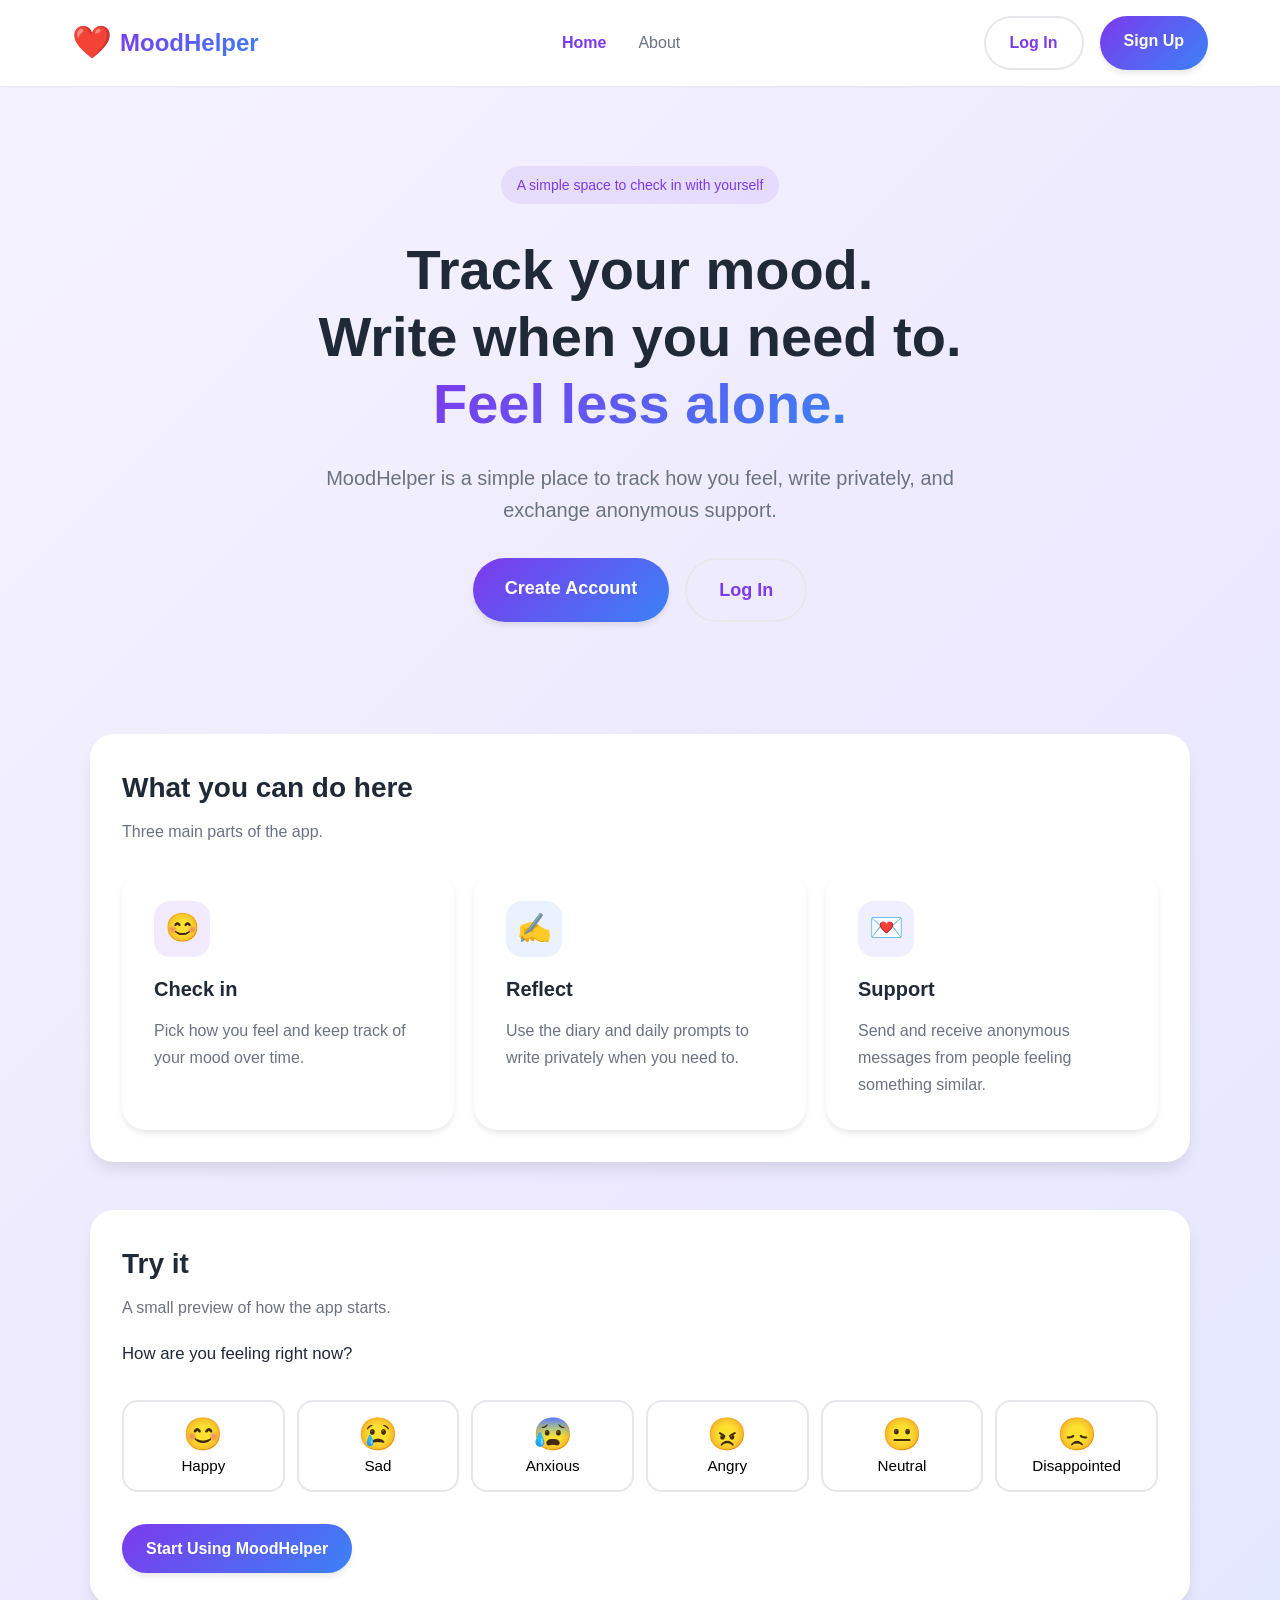
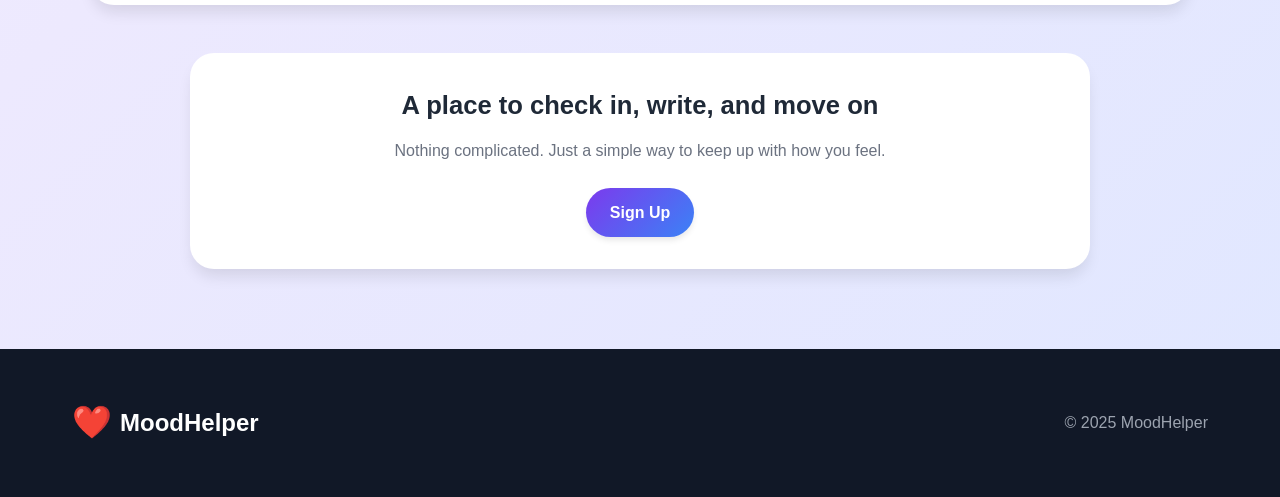
==== commit 7d90fb4c: "fixed mobile functionality+links" ====
--- a/index.html
+++ b/index.html
@@ -15,6 +15,14 @@
                 <span class="logo-text">MoodHelper</span>
             </a>
 
+            <input type="checkbox" id="nav-menu-toggle" class="nav-menu-toggle">
+
+            <label for="nav-menu-toggle" class="hamburger" aria-label="Open navigation menu">
+                <span></span>
+                <span></span>
+                <span></span>
+            </label>
+
             <ul class="nav-links">
                 <li><a href="index.html" class="active">Home</a></li>
                 <li><a href="about.html">About</a></li>
@@ -30,7 +38,7 @@
     <section class="hero">
         <div class="container" style="max-width: 900px;">
             <div class="hero-badge">
-                <span>✨</span>
+                
                 <span>A simple space to check in with yourself</span>
             </div>
 
@@ -60,35 +68,29 @@
                 </p>
             </div>
 
-            <div style="display: grid; grid-template-columns: repeat(3, 1fr); gap: 1.25rem;">
-                <div class="feature-card" style="text-align: left; margin: 0;">
+            <div class="index-feature-grid">
+                    <div class="feature-card">
                     <div class="feature-icon" style="background: rgba(124, 58, 237, 0.1); color: #7c3aed;">
                         😊
                     </div>
                     <h3>Check in</h3>
-                    <p>
-                        Pick how you feel and keep track of your mood over time.
-                    </p>
+                    <p>Pick how you feel and keep track of your mood over time.</p>
                 </div>
 
-                <div class="feature-card" style="text-align: left; margin: 0;">
+                <div class="feature-card">
                     <div class="feature-icon" style="background: rgba(59, 130, 246, 0.1); color: #3b82f6;">
                         ✍️
                     </div>
                     <h3>Reflect</h3>
-                    <p>
-                        Use the diary and daily prompts to write privately when you need to.
-                    </p>
+                    <p>Use the diary and daily prompts to write privately when you need to.</p>
                 </div>
 
-                <div class="feature-card" style="text-align: left; margin: 0;">
+                <div class="feature-card">
                     <div class="feature-icon" style="background: rgba(99, 102, 241, 0.1); color: #6366f1;">
                         💌
                     </div>
                     <h3>Support</h3>
-                    <p>
-                        Send and receive anonymous messages from people feeling something similar.
-                    </p>
+                    <p>Send and receive anonymous messages from people feeling something similar.</p>
                 </div>
             </div>
         </div>
@@ -183,15 +185,9 @@
 
                 previewResponseText.textContent = this.getAttribute('data-message');
                 previewResponse.style.display = 'block';
-
-                setTimeout(() => {
-                    previewResponse.scrollIntoView({
-                        behavior: 'smooth',
-                        block: 'nearest'
-                    });
-                }, 100);
             });
         });
     </script>
+
 </body>
 </html>
--- a/css/styles.css
+++ b/css/styles.css
@@ -1,4 +1,3 @@
-/* Global Styles */
 * {
     margin: 0;
     padding: 0;
@@ -6,7 +5,6 @@
 }
 
 :root {
-    /* Light Theme Colors */
     --primary-purple: #7c3aed;
     --primary-blue: #3b82f6;
     --secondary-purple: #a78bfa;
@@ -22,7 +20,6 @@
     --shadow-lg: 0 10px 15px -3px rgba(0, 0, 0, 0.1);
     --shadow-xl: 0 20px 25px -5px rgba(0, 0, 0, 0.1);
     
-    /* Calming Theme Colors (for distressed state) */
     --calm-bg: linear-gradient(135deg, #f0fdf4 0%, #dcfce7 50%, #dbeafe 100%);
     --calm-primary: #10b981;
     --calm-secondary: #6ee7b7;
@@ -37,7 +34,6 @@
     min-height: 100vh;
 }
 
-/* Calming Theme Override */
 body.calm-theme {
     background: var(--calm-bg);
 }
@@ -50,7 +46,6 @@
     background: linear-gradient(135deg, var(--calm-primary), var(--calm-secondary)) !important;
 }
 
-/* Navigation */
 .navbar {
     background: var(--white);
     box-shadow: var(--shadow-sm);
@@ -117,7 +112,6 @@
     gap: 1rem;
 }
 
-/* Buttons */
 .btn {
     padding: 0.75rem 1.5rem;
     border: none;
@@ -156,14 +150,12 @@
     font-size: 1.125rem;
 }
 
-/* Container */
 .container {
     max-width: 1200px;
     margin: 0 auto;
     padding: 0 2rem;
 }
 
-/* Hero Section */
 .hero {
     text-align: center;
     padding: 5rem 0;
@@ -210,7 +202,6 @@
     flex-wrap: wrap;
 }
 
-/* Feature Cards */
 .features {
     display: grid;
     grid-template-columns: repeat(auto-fit, minmax(300px, 1fr));
@@ -252,7 +243,6 @@
     line-height: 1.7;
 }
 
-/* CTA Section */
 .cta-section {
     background: linear-gradient(135deg, var(--primary-purple), var(--primary-blue));
     border-radius: 2rem;
@@ -284,7 +274,6 @@
     box-shadow: 0 10px 20px rgba(0, 0, 0, 0.2);
 }
 
-/* Footer */
 .footer {
     background: #111827;
     color: #9ca3af;
@@ -306,7 +295,6 @@
     -webkit-text-fill-color: white;
 }
 
-/* Form Elements */
 .form-group {
     margin-bottom: 1.5rem;
 }
@@ -334,12 +322,14 @@
     box-shadow: 0 0 0 3px rgba(124, 58, 237, 0.1);
 }
 
-textarea.form-control {
-    resize: vertical;
-    min-height: 120px;
-}
-
-/* Cards */
+#userMessage {
+    height: 45px;         
+    min-height: 45px;
+    max-height: 45px;
+    resize: none;          
+    overflow-y: auto;     
+}
+
 .card {
     background: var(--white);
     border-radius: 1.5rem;
@@ -367,28 +357,32 @@
 .card h2 {
     font-size: 1.75rem;
 }
-
-/* Emotion Buttons */
 .emotion-grid {
-    display: grid;
-    grid-template-columns: repeat(auto-fit, minmax(140px, 1fr));
-    gap: 1rem;
+    display: flex;
+    gap: 0.75rem;
     margin: 2rem 0;
+    flex-wrap: wrap;       
+    overflow-x: hidden; 
+    overflow: hidden !important;   
 }
 
 .emotion-btn {
     display: flex;
     flex-direction: column;
     align-items: center;
-    gap: 0.75rem;
-    padding: 1.5rem 1rem;
+    justify-content: center;
+    gap: 0.45rem;
+    min-width: 0;
+    flex: 1 1 120px;
+    padding: 1rem 0.8rem;
     border: 2px solid var(--border-light);
     border-radius: 1rem;
     background: var(--white);
     cursor: pointer;
     transition: all 0.3s ease;
-    font-size: 1rem;
+    font-size: 0.95rem;
     font-weight: 500;
+    text-align: center;
 }
 
 .emotion-btn:hover {
@@ -402,10 +396,10 @@
 }
 
 .emotion-emoji {
-    font-size: 2.5rem;
-}
-
-/* Chat Container */
+    font-size: 2rem;
+    line-height: 1;
+}
+
 .chat-container {
     background: var(--white);
     border-radius: 1.5rem;
@@ -413,15 +407,17 @@
     box-shadow: var(--shadow-lg);
     max-width: 800px;
     margin: 0 auto;
+    position: relative;
 }
 
 .chat-messages {
     height: 400px;
     overflow-y: auto;
+    overflow-x: hidden; 
     padding: 1rem;
     margin-bottom: 1.5rem;
     background: #f9fafb;
-    border-radius: 1rem;
+    border-radius: 1.2rem;
 }
 
 .message {
@@ -434,21 +430,42 @@
 .message.ai {
     background: linear-gradient(135deg, rgba(124, 58, 237, 0.1), rgba(59, 130, 246, 0.1));
     margin-right: auto;
+    width: fit-content;
 }
 
 .message.user {
     background: var(--primary-purple);
     color: var(--white);
     margin-left: auto;
-}
-
+    width: fit-content;
+    padding: 0.6rem 0.9rem; 
+
+}
+
+#userMessage {
+    white-space: normal;
+    word-wrap: break-word;
+    max-width: 100%;
+    overflow-x: hidden;
+}
 .message-header {
     font-weight: 600;
     margin-bottom: 0.5rem;
     font-size: 0.875rem;
-}
-
-/* Diary Entries */
+    width: fit-content;
+
+}
+#expandChatBtn {
+    color: #9ca3af;   
+    font-weight: 400; 
+    display: block !important;
+    visibility: visible !important;
+}
+
+#expandChatBtn:hover {
+    color: #6b7280;
+}
+
 .diary-entries {
     display: flex;
     flex-direction: column;
@@ -490,7 +507,6 @@
     font-size: 0.875rem;
 }
 
-/* Recommendations */
 .recommendations {
     display: grid;
     grid-template-columns: repeat(auto-fit, minmax(250px, 1fr));
@@ -528,7 +544,6 @@
     margin-bottom: 1rem;
 }
 
-/* Utility Classes */
 .text-center {
     text-align: center;
 }
@@ -547,7 +562,6 @@
     padding: 2rem;
 }
 
-/* Responsive Design */
 @media (max-width: 768px) {
     .hero h1 {
         font-size: 2.5rem;
@@ -574,7 +588,6 @@
     }
 }
 
-/* Animations */
 @keyframes fadeIn {
     from {
         opacity: 0;
@@ -590,7 +603,6 @@
     animation: fadeIn 0.6s ease-out;
 }
 
-/* Loading State */
 .loading {
     display: inline-block;
     width: 20px;
@@ -630,7 +642,6 @@
     margin-top: 10px;
 }
 
-/* Make profile page inputs look like login/signup */
 .profile-form input {
     width: 100%;
     padding: 14px 16px;
@@ -642,7 +653,7 @@
 }
 
 .profile-form input:focus {
-    border-color: var(--primary-purple); /* same as sign up/login focus */
+    border-color: var(--primary-purple); 
     outline: none;
     box-shadow: 0 0 0 3px rgba(129, 199, 132, 0.2);
 }
@@ -652,7 +663,6 @@
     cursor: not-allowed;
 }
 
-/* Badge Section */
 
 .badge-section{
     margin-top:40px;
@@ -701,3 +711,168 @@
     opacity:0.4;
 }
 
+
+.typing-dots {
+    display: flex;
+    gap: 5px;
+    align-items: center;
+    padding: 4px 0;
+}
+
+.typing-dots span {
+    width: 8px;
+    height: 8px;
+    border-radius: 50%;
+    background: var(--primary-purple);
+    opacity: 0.4;
+    animation: typingBounce 1.2s ease-in-out infinite;
+}
+
+.typing-dots span:nth-child(2) { animation-delay: 0.2s; }
+.typing-dots span:nth-child(3) { animation-delay: 0.4s; }
+
+@keyframes typingBounce {
+    0%, 60%, 100% { transform: translateY(0); opacity: 0.4; }
+    30%            { transform: translateY(-6px); opacity: 1; }
+}
+
+
+
+.nav-menu-toggle {
+    display: none;
+}
+
+.hamburger {
+    display: none;
+    width: 30px;
+    height: 22px;
+    flex-direction: column;
+    justify-content: space-between;
+    cursor: pointer;
+    z-index: 1002;
+}
+
+.hamburger span {
+    height: 3px;
+    width: 100%;
+    background: var(--primary-purple);
+    border-radius: 2px;
+    transition: 0.3s;
+}
+
+@media (max-width: 768px) {
+
+    .navbar {
+        padding: 0;
+    }
+
+    .navbar .container {
+        padding: 1rem;
+        display: flex;
+        flex-wrap: wrap;
+        align-items: center;
+        justify-content: space-between;
+        position: relative;
+    }
+
+    .logo {
+        flex: 1;
+    }
+
+    .hamburger {
+        display: flex;
+        margin-left: auto;
+    }
+
+    .nav-links,
+    .nav-buttons {
+        display: none;
+        width: 100%;
+        flex-direction: column;
+        align-items: stretch;
+        gap: 0.75rem;
+        background: white;
+    }
+
+    .nav-links {
+        margin-top: 1.2rem;
+        padding-top: 1rem;
+        border-top: 1px solid var(--border-light);
+    }
+
+    .nav-links li {
+        width: 100%;
+        list-style: none;
+    }
+
+    .nav-links a {
+        display: block;
+        width: 100%;
+        text-align: center;
+        padding: 0.85rem 1rem;
+        border-radius: 0.9rem;
+        background: rgba(124, 58, 237, 0.06);
+        color: var(--text-secondary);
+    }
+
+    .nav-links a.active {
+        color: var(--primary-purple);
+        background: rgba(124, 58, 237, 0.12);
+    }
+
+    .nav-buttons {
+        padding-top: 0.5rem;
+        padding-bottom: 0.5rem;
+    }
+
+    .nav-buttons .btn {
+        width: 100%;
+        text-align: center;
+    }
+
+    .nav-menu-toggle:checked ~ .nav-links,
+    .nav-menu-toggle:checked ~ .nav-buttons {
+        display: flex;
+    }
+
+    .nav-menu-toggle:checked + .hamburger span:nth-child(1) {
+        transform: translateY(9.5px) rotate(45deg);
+    }
+
+    .nav-menu-toggle:checked + .hamburger span:nth-child(2) {
+        opacity: 0;
+    }
+
+    .nav-menu-toggle:checked + .hamburger span:nth-child(3) {
+        transform: translateY(-9.5px) rotate(-45deg);
+    }
+}
+@media (max-width: 768px) {
+    section .card > div[style*="grid-template-columns: repeat(3, 1fr)"] {
+        grid-template-columns: 1fr !important;
+    }
+
+    section .card > div[style*="grid-template-columns: repeat(6, 1fr)"] {
+        grid-template-columns: repeat(2, 1fr) !important;
+    }
+
+    #previewMoodButtons {
+        grid-template-columns: repeat(2, 1fr) !important;
+    }
+
+    .feature-card {
+        width: 100% !important;
+        max-width: 100% !important;
+    }
+}
+.index-feature-grid {
+    display: grid;
+    grid-template-columns: repeat(3, 1fr);
+    gap: 1.25rem;
+}
+
+@media (max-width: 768px) {
+    .index-feature-grid {
+        grid-template-columns: 1fr;
+    }
+}
